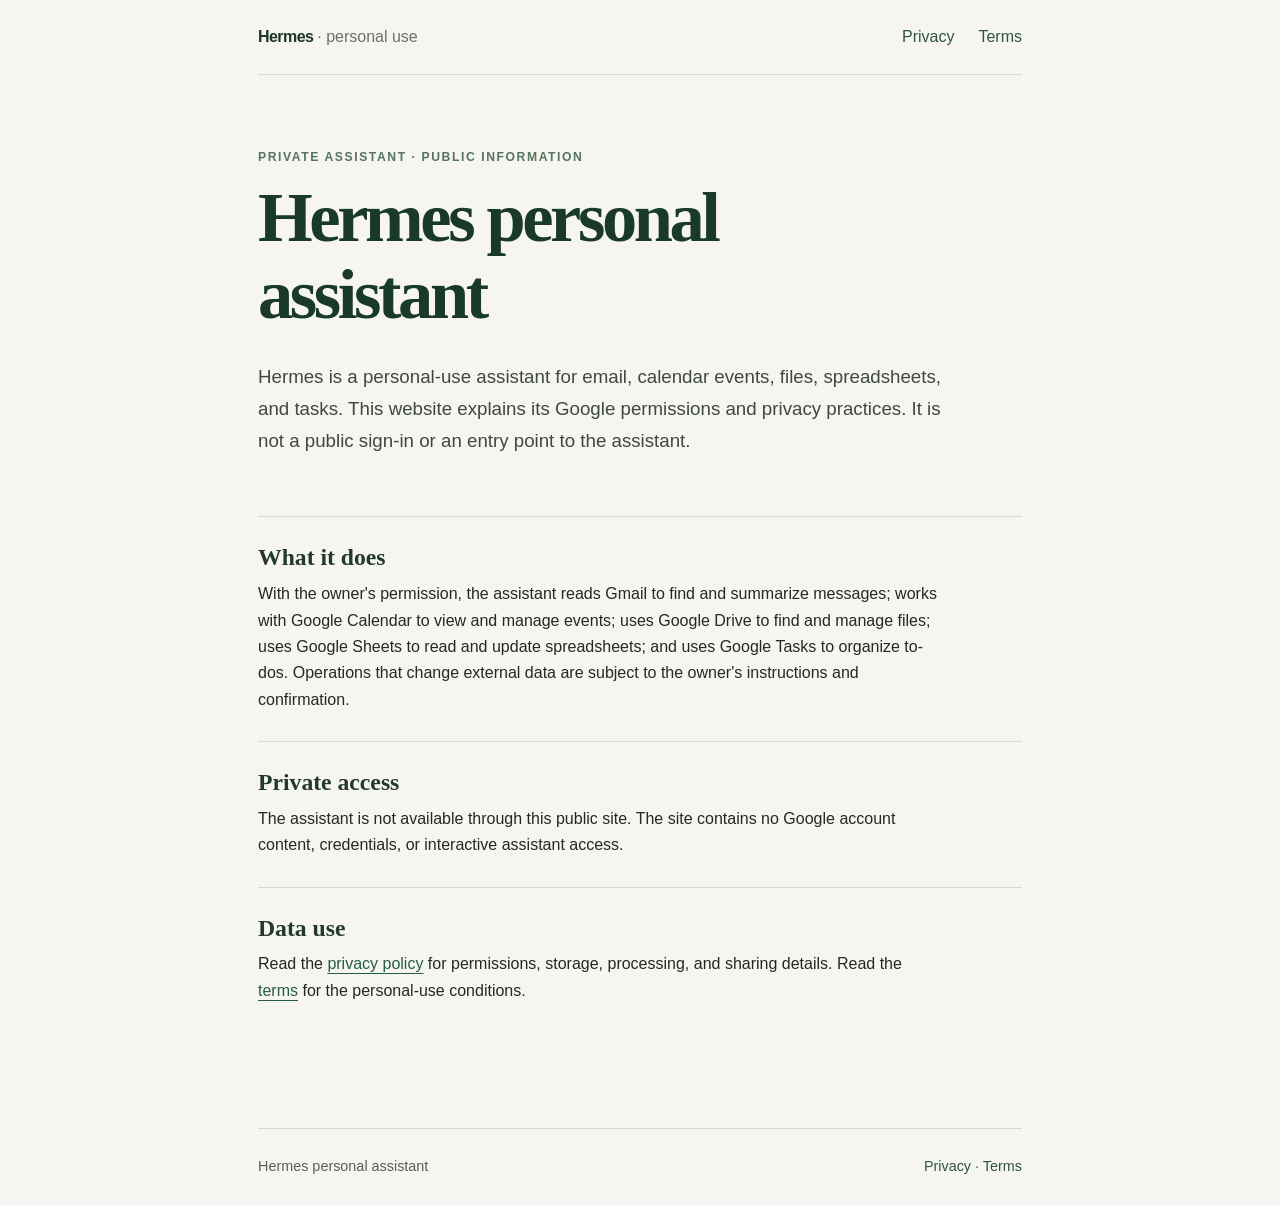
==== index.html @ 0191af19 "Publish personal-assistant information pages" ====
<!doctype html>
<html lang="en">
<head>
  <meta charset="utf-8">
  <meta name="viewport" content="width=device-width,initial-scale=1">
  <meta name="description" content="Information about the Hermes personal assistant and its Google integration.">
  <title>Hermes personal assistant</title>
  <link rel="stylesheet" href="./style.css">
</head>
<body>
  <div class="shell">
    <header><a class="brand" href="./">Hermes <span>· personal use</span></a><nav aria-label="Site"><a href="./privacy.html">Privacy</a><a href="./terms.html">Terms</a></nav></header>
    <main>
      <p class="eyebrow">Private assistant · public information</p>
      <h1>Hermes personal assistant</h1>
      <p class="lead">Hermes is a personal-use assistant for email, calendar events, files, spreadsheets, and tasks. This website explains its Google permissions and privacy practices. It is not a public sign-in or an entry point to the assistant.</p>
      <section aria-labelledby="functionality"><h2 id="functionality">What it does</h2><p>With the owner's permission, the assistant reads Gmail to find and summarize messages; works with Google Calendar to view and manage events; uses Google Drive to find and manage files; uses Google Sheets to read and update spreadsheets; and uses Google Tasks to organize to-dos. Operations that change external data are subject to the owner's instructions and confirmation.</p></section>
      <section aria-labelledby="access"><h2 id="access">Private access</h2><p>The assistant is not available through this public site. The site contains no Google account content, credentials, or interactive assistant access.</p></section>
      <section aria-labelledby="policies"><h2 id="policies">Data use</h2><p>Read the <a href="./privacy.html">privacy policy</a> for permissions, storage, processing, and sharing details. Read the <a href="./terms.html">terms</a> for the personal-use conditions.</p></section>
    </main>
    <footer><span>Hermes personal assistant</span><span><a href="./privacy.html">Privacy</a> · <a href="./terms.html">Terms</a></span></footer>
  </div>
</body>
</html>
---- style.css ----
*{box-sizing:border-box}html{color-scheme:light}body{margin:0;background:#f6f5f1;color:#242922;font-family:ui-sans-serif,-apple-system,BlinkMacSystemFont,"Segoe UI",sans-serif;line-height:1.65}.shell{max-width:820px;min-height:100svh;margin:0 auto;padding:0 28px;display:flex;flex-direction:column}header,footer{display:flex;justify-content:space-between;align-items:center;gap:16px}header{border-bottom:1px solid #d7dbd1;padding:24px 0}footer{margin-top:auto;border-top:1px solid #d7dbd1;padding:26px 0;color:#566056;font-size:.9rem}.brand{font-weight:750;letter-spacing:-.035em;color:#1c362a;text-decoration:none}.brand span{font-weight:400;color:#687168;letter-spacing:0}nav{display:flex;gap:24px}nav a,footer a{color:#2e5541;text-decoration:none}a{color:#245e42;text-underline-offset:.22em}a:hover{text-decoration:underline}a:focus-visible{outline:3px solid #276a48;outline-offset:4px;border-radius:2px}nav [aria-current=page]{text-decoration:underline}main{padding:72px 0 96px}.eyebrow{margin:0 0 12px;text-transform:uppercase;letter-spacing:.13em;color:#56735e;font-size:.76rem;font-weight:700}h1{font-family:Georgia,serif;font-size:clamp(2.55rem,7vw,4.4rem);line-height:1.09;letter-spacing:-.048em;margin:0 0 28px;max-width:660px;color:#193929}h2{font-family:Georgia,serif;font-size:1.48rem;line-height:1.3;color:#233a2a;margin:0 0 8px}.lead{font-size:1.17rem;line-height:1.7;color:#3e493f;max-width:690px;margin:0 0 60px}section{border-top:1px solid #d7dbd1;padding:25px 0 28px}section p{margin:0;max-width:680px}.document{max-width:720px}.document .lead{margin-bottom:42px}.document h2{border-top:1px solid #d7dbd1;padding-top:28px;margin-top:32px}.document p,.document li{max-width:680px}.document li{margin:.55rem 0}.document ul{padding-left:22px}@media(max-width:600px){.shell{padding:0 20px}header{align-items:flex-start;flex-direction:column;gap:12px}main{padding:52px 0 72px}.lead{margin-bottom:38px}footer{align-items:flex-start;flex-direction:column;gap:3px}}
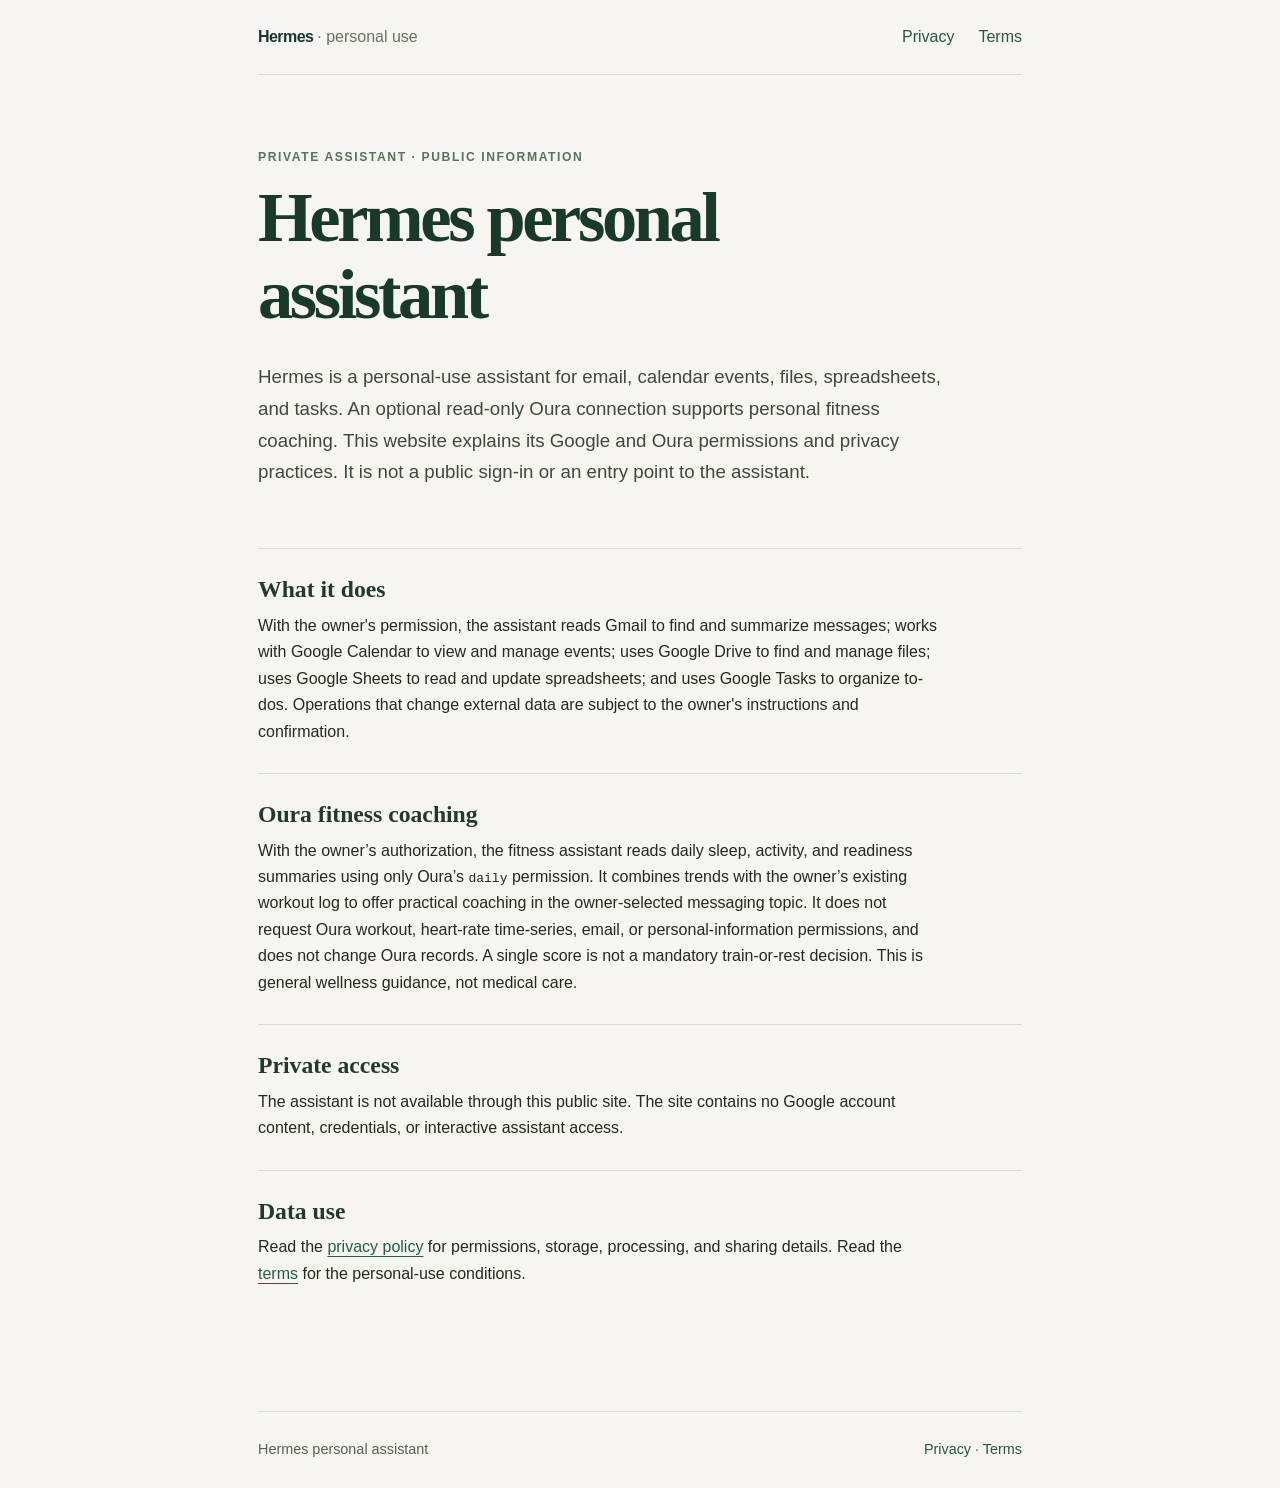
==== commit 8439b756: "docs: disclose read-only Oura fitness coaching and privacy" ====
--- a/index.html
+++ b/index.html
@@ -3,7 +3,7 @@
 <head>
   <meta charset="utf-8">
   <meta name="viewport" content="width=device-width,initial-scale=1">
-  <meta name="description" content="Information about the Hermes personal assistant and its Google integration.">
+  <meta name="description" content="Information about the Hermes personal assistant and its Google and Oura integrations.">
   <title>Hermes personal assistant</title>
   <link rel="stylesheet" href="./style.css">
 </head>
@@ -13,8 +13,9 @@
     <main>
       <p class="eyebrow">Private assistant · public information</p>
       <h1>Hermes personal assistant</h1>
-      <p class="lead">Hermes is a personal-use assistant for email, calendar events, files, spreadsheets, and tasks. This website explains its Google permissions and privacy practices. It is not a public sign-in or an entry point to the assistant.</p>
+      <p class="lead">Hermes is a personal-use assistant for email, calendar events, files, spreadsheets, and tasks. An optional read-only Oura connection supports personal fitness coaching. This website explains its Google and Oura permissions and privacy practices. It is not a public sign-in or an entry point to the assistant.</p>
       <section aria-labelledby="functionality"><h2 id="functionality">What it does</h2><p>With the owner's permission, the assistant reads Gmail to find and summarize messages; works with Google Calendar to view and manage events; uses Google Drive to find and manage files; uses Google Sheets to read and update spreadsheets; and uses Google Tasks to organize to-dos. Operations that change external data are subject to the owner's instructions and confirmation.</p></section>
+      <section aria-labelledby="oura"><h2 id="oura">Oura fitness coaching</h2><p>With the owner’s authorization, the fitness assistant reads daily sleep, activity, and readiness summaries using only Oura’s <code>daily</code> permission. It combines trends with the owner’s existing workout log to offer practical coaching in the owner-selected messaging topic. It does not request Oura workout, heart-rate time-series, email, or personal-information permissions, and does not change Oura records. A single score is not a mandatory train-or-rest decision. This is general wellness guidance, not medical care.</p></section>
       <section aria-labelledby="access"><h2 id="access">Private access</h2><p>The assistant is not available through this public site. The site contains no Google account content, credentials, or interactive assistant access.</p></section>
       <section aria-labelledby="policies"><h2 id="policies">Data use</h2><p>Read the <a href="./privacy.html">privacy policy</a> for permissions, storage, processing, and sharing details. Read the <a href="./terms.html">terms</a> for the personal-use conditions.</p></section>
     </main>
